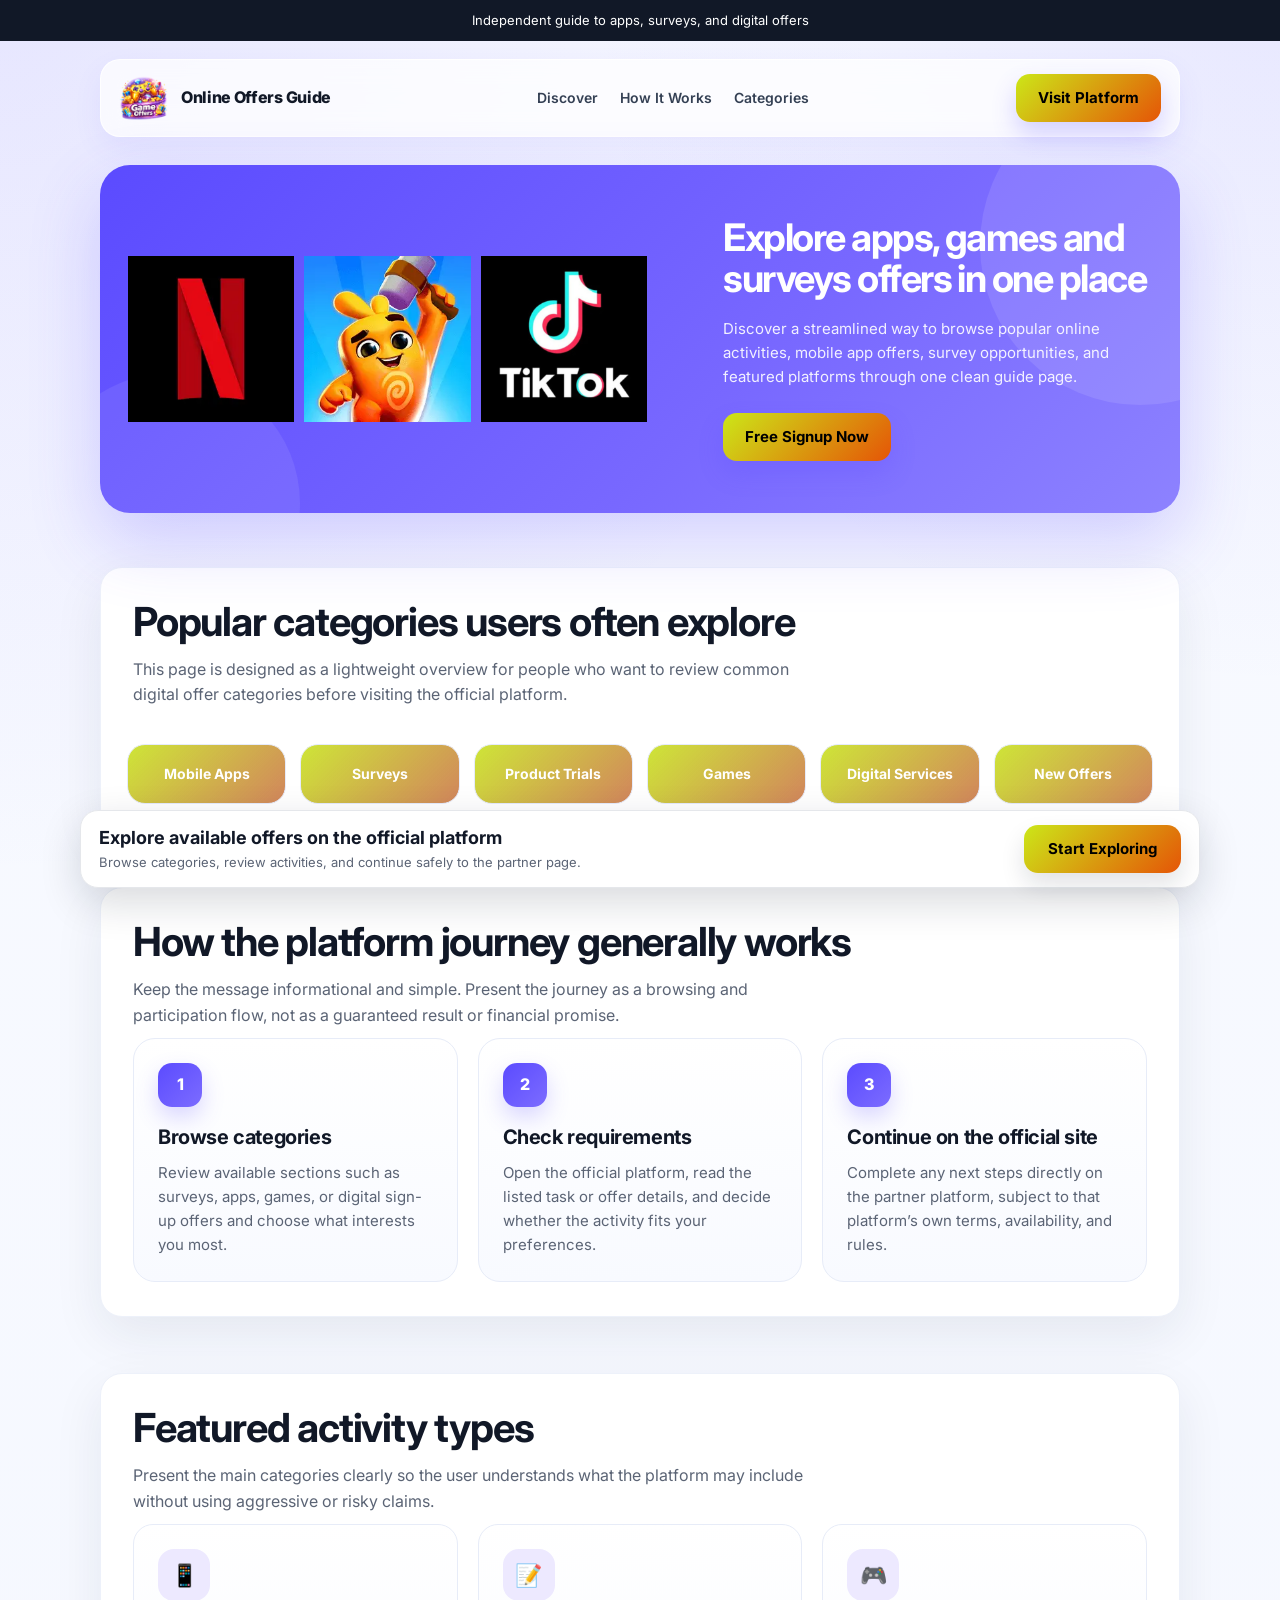
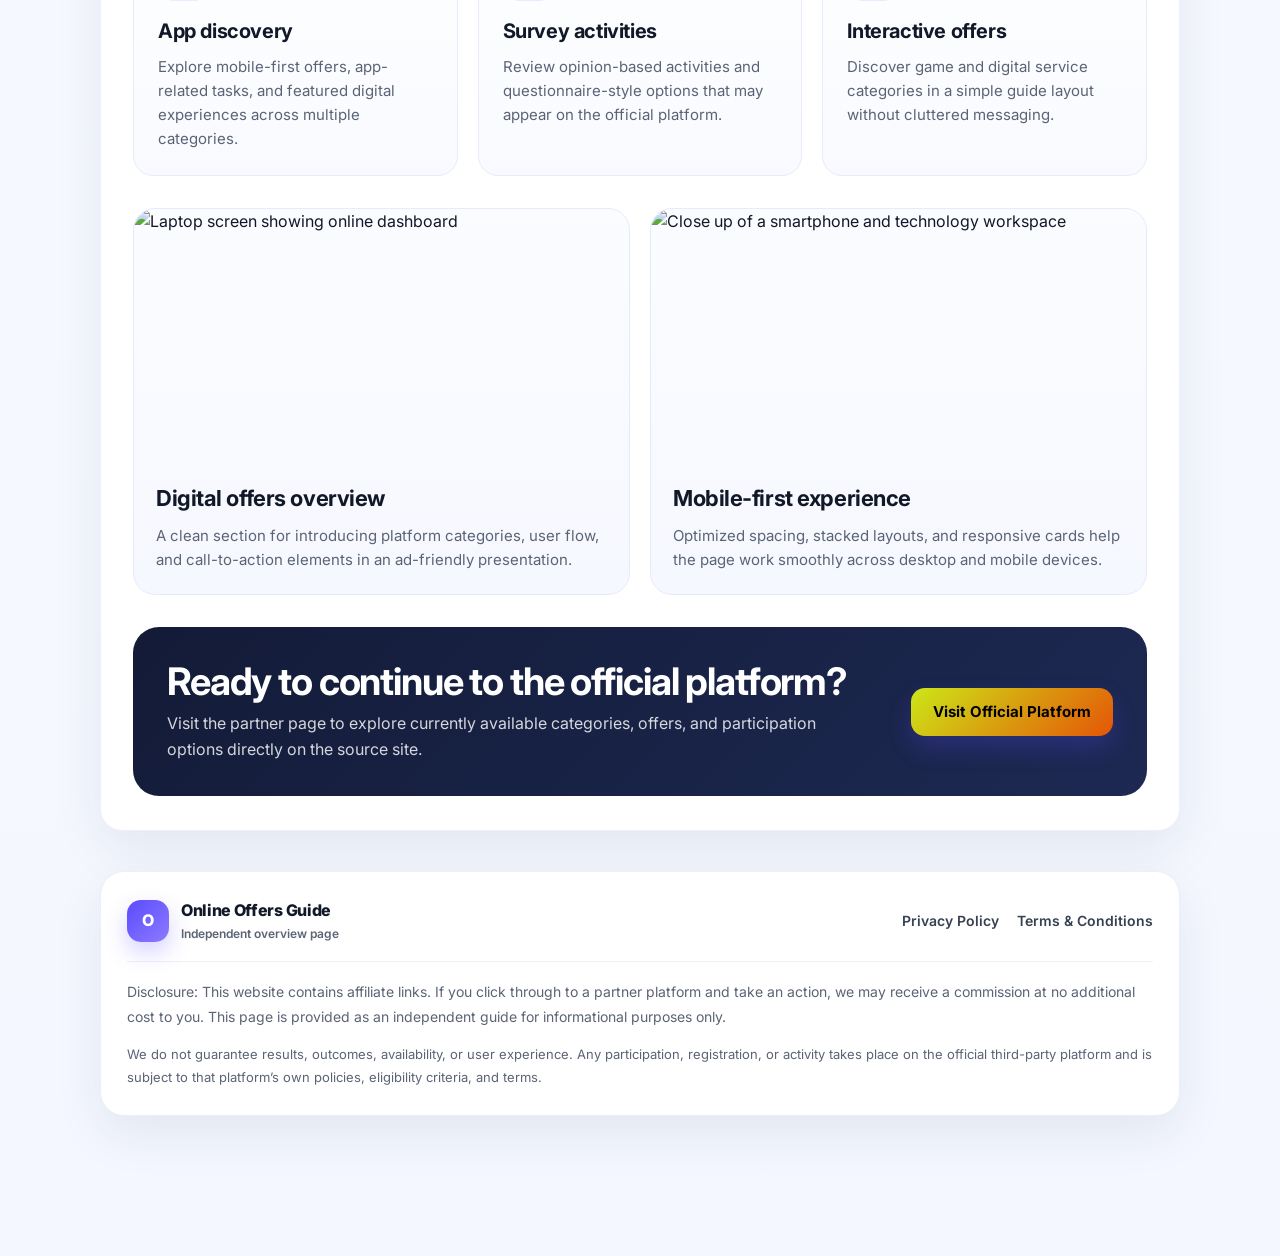
==== index.html @ 2c104bcf "Add files via upload" ====
<!DOCTYPE html>
<html lang="en">
<head>
  <meta charset="UTF-8" />
  <meta name="viewport" content="width=device-width, initial-scale=1.0" />
  <title>Online Offers & App Discovery Guide</title>
  <meta
    name="description"
    content="Explore apps, surveys, and digital offers in one simple guide. Discover popular categories, learn how it works, and access featured platforms."
  />

  <link rel="preconnect" href="https://fonts.googleapis.com">
  <link rel="preconnect" href="https://fonts.gstatic.com" crossorigin>
  <link href="https://fonts.googleapis.com/css2?family=Inter:wght@400;500;600;700;800&display=swap" rel="stylesheet">
<script type="text/javascript" src="https://inpmz.ttrk.io/track.js?rtkcmpid=69aacfcad725cebbfafe0f8b"></script>
  <style>
    :root{
      --bg:#f4f7ff;
      --bg-soft:#eef2ff;
      --card:#ffffff;
      --text:#111827;
      --muted:#5b6475;
      --line:#dfe5f2;
      --primary:#5b4bff;
      --primary-dark:#4738ea;
      --primary-soft:#ede9ff;
      --accent:#7c6cff;
      --shadow:0 18px 50px rgba(30,41,59,.08);
      --radius:22px;
      --radius-sm:16px;
      --container:1120px;
    }

    *{
      box-sizing:border-box;
    }

    html{
      scroll-behavior:smooth;
    }

    body{
      margin:0;
      font-family:'Inter', Arial, sans-serif;
      background:
        radial-gradient(circle at top left, rgba(124,108,255,.14), transparent 28%),
        radial-gradient(circle at top right, rgba(91,75,255,.10), transparent 22%),
        linear-gradient(180deg,#f8faff 0%,#f4f7ff 100%);
      color:var(--text);
      line-height:1.6;
      padding-bottom:100px;
    }

    img{
      max-width:100%;
      display:block;
    }

    a{
      text-decoration:none;
    }

    .container{
      max-width:var(--container);
      margin:0 auto;
      padding:0 20px;
    }

    .topbar{
      background:#111827;
      color:#fff;
      font-size:13px;
    }

    .topbar-inner{
      display:flex;
      justify-content:center;
      align-items:center;
      gap:10px;
      text-align:center;
      padding:10px 0;
    }

    .site-header{
      padding:18px 0 0;
    }

    .nav{
      display:flex;
      align-items:center;
      justify-content:space-between;
      gap:20px;
      padding:14px 18px;
      background:rgba(255,255,255,.72);
      backdrop-filter:blur(14px);
      border:1px solid rgba(255,255,255,.8);
      border-radius:20px;
      box-shadow:0 12px 30px rgba(91,75,255,.07);
    }

    .brand{
      display:flex;
      align-items:center;
      gap:12px;
      font-weight:800;
      color:var(--text);
      letter-spacing:-0.02em;
    }

    .brand-mark{
      width:42px;
      height:42px;
      border-radius:14px;
      display:grid;
      place-items:center;
      color:#fff;
      background:linear-gradient(135deg,var(--primary),#8c7bff);
      font-weight:800;
      box-shadow:0 10px 22px rgba(91,75,255,.25);
      flex:0 0 auto;
    }

    .brand small{
      display:block;
      font-size:12px;
      color:var(--muted);
      font-weight:600;
      letter-spacing:0;
    }

    .nav-links{
      display:flex;
      align-items:center;
      gap:22px;
      flex-wrap:wrap;
    }

    .nav-links a{
      color:#344054;
      font-size:14px;
      font-weight:600;
    }

    .nav-cta,
    .btn{
      display:inline-flex;
      align-items:center;
      justify-content:center;
      gap:10px;
      min-height:48px;
      padding:0 22px;
      border-radius:14px;
      border:none;
      cursor:pointer;
      font-weight:700;
      font-size:15px;
      transition:.25s ease;
    }

    .nav-cta,
    .btn-primary{
      background:linear-gradient(135deg, #cce718, #e55507);
      color:#000000;
      box-shadow:0 12px 24px rgba(91,75,255,.24);
    }

    .nav-cta:hover,
    .btn-primary:hover{
      transform:translateY(-2px);
      background:linear-gradient(135deg,var(--primary-dark),var(--primary));
      color:#fff;
    }

    .btn-secondary{
      background:#fff;
      color:var(--primary);
      border:1px solid #d8def0;
      box-shadow:0 10px 24px rgba(15,23,42,.05);
    }

    .hero{
      padding:28px 0 26px;
    }

    .hero-wrap{
      display:grid;
      grid-template-columns:1.1fr .9fr;
      gap:34px;
      align-items:center;
      background:linear-gradient(135deg,#5b4bff 0%, #7868ff 60%, #8d82ff 100%);
      border-radius:30px;
      overflow:hidden;
      position:relative;
      box-shadow:0 28px 70px rgba(91,75,255,.24);
    }

    .hero-wrap::before{
      content:"";
      position:absolute;
      right:-120px;
      top:-80px;
      width:320px;
      height:320px;
      border-radius:50%;
      background:rgba(255,255,255,.10);
    }

    .hero-wrap::after{
      content:"";
      position:absolute;
      left:-60px;
      bottom:-120px;
      width:260px;
      height:260px;
      border-radius:50%;
      background:rgba(255,255,255,.08);
    }

    .hero-copy{
      padding:52px 14px;
      color:#fff;
      position:relative;
      z-index:1;
    }

    .hero h1{
      margin:0;
      font-size:38px;
      line-height:1.08;
      letter-spacing:-0.04em;
      max-width:520px;
    }

    .hero p{
      margin:18px 0 0;
      font-size:15px;
      color:rgba(255,255,255,.9);
      max-width:520px;
    }

    .hero-actions{
      display:flex;
      gap:14px;
      flex-wrap:wrap;
      margin-top:24px;
    }

    .hero-actions .btn-secondary{
      background:rgba(255,255,255,.14);
      color:#fff;
      border:1px solid rgba(255,255,255,.22);
      box-shadow:none;
    }

    .hero-media{
      position:relative;
      z-index:1;
      padding:28px 28px 28px 28px;
          display: flex;
    column-gap: 10px;
    }

    .hero-offer-grid{
      display:grid;
      grid-template-columns:repeat(3, 1fr);
      gap:14px;
    }

    .hero-offer-card{
      position:relative;
      background:rgba(255,255,255,.14);
      border:1px solid rgba(255,255,255,.22);
      border-radius:20px;
      overflow:hidden;
      box-shadow:0 15px 40px rgba(27,28,70,.18);
      backdrop-filter:blur(10px);
    }

    .hero-offer-card img{
      width:100%;
      height:320px;
      object-fit:cover;
      object-position:center;
      display:block;
    }

    .offer-badge{
      position:absolute;
      top:10px;
      left:10px;
      z-index:2;
      font-size:11px;
      font-weight:700;
      color:#111827;
      background:#ffffff;
      padding:6px 10px;
      border-radius:999px;
      box-shadow:0 8px 20px rgba(0,0,0,.12);
    }

    .offer-caption{
      position:absolute;
      left:10px;
      right:10px;
      bottom:10px;
      z-index:2;
      background:rgba(255,255,255,.94);
      color:#111827;
      border-radius:14px;
      padding:10px 12px;
      box-shadow:0 10px 20px rgba(0,0,0,.1);
    }

    .offer-caption strong{
      display:block;
      font-size:13px;
      line-height:1.25;
      margin-bottom:2px;
    }

    .offer-caption span{
      display:block;
      font-size:11px;
      color:#6b7280;
      line-height:1.3;
    }

    .section{
      padding:28px 0;
    }

    .section-card{
      background:var(--card);
      border:1px solid #edf1fa;
      border-radius:var(--radius);
      box-shadow:var(--shadow);
      overflow:hidden;
    }

    .logo-strip{
      display:grid;
      grid-template-columns:repeat(6,1fr);
      gap:14px;
      padding:26px;
    }

    .logo-item{
      background:linear-gradient(135deg, #cee537, #c66734cc);
      border:1px solid #e6ebfb;
      border-radius:18px;
      text-align:center;
      padding:18px 12px;
      font-size:14px;
      font-weight:700;
      color:#fff;
    }

    .section-head{
      padding:32px 32px 10px;
    }

    .section-head h2{
      margin:0;
      font-size:clamp(26px,3.4vw,40px);
      line-height:1.12;
      letter-spacing:-0.03em;
    }

    .section-head p{
      margin:12px 0 0;
      max-width:700px;
      color:var(--muted);
      font-size:16px;
    }

    .features{
      display:grid;
      grid-template-columns:repeat(3,1fr);
      gap:20px;
      padding:0 32px 32px;
    }

    .feature{
      background:linear-gradient(180deg,#ffffff 0%,#f8faff 100%);
      border:1px solid #e7ecf8;
      border-radius:20px;
      padding:24px;
    }

    .feature-icon{
      width:52px;
      height:52px;
      display:grid;
      place-items:center;
      border-radius:16px;
      background:var(--primary-soft);
      font-size:22px;
      margin-bottom:14px;
    }

    .feature h3{
      margin:0 0 8px;
      font-size:20px;
      letter-spacing:-0.02em;
    }

    .feature p{
      margin:0;
      color:var(--muted);
      font-size:15px;
    }

    .steps{
      padding:0 32px 34px;
    }

    .steps-grid{
      display:grid;
      grid-template-columns:repeat(3,1fr);
      gap:20px;
    }

    .step{
      background:linear-gradient(180deg,#ffffff 0%,#f8faff 100%);
      border:1px solid #e7ecf8;
      border-radius:22px;
      padding:24px;
      position:relative;
      overflow:hidden;
    }

    .step-no{
      width:44px;
      height:44px;
      border-radius:14px;
      display:grid;
      place-items:center;
      background:linear-gradient(135deg,var(--primary),var(--accent));
      color:#fff;
      font-weight:800;
      margin-bottom:14px;
      box-shadow:0 10px 22px rgba(91,75,255,.22);
    }

    .step h3{
      margin:0 0 8px;
      font-size:20px;
      letter-spacing:-0.02em;
    }

    .step p{
      margin:0;
      color:var(--muted);
      font-size:15px;
    }

    .showcase{
      padding:0 32px 32px;
    }

    .showcase-grid{
      display:grid;
      grid-template-columns:1fr 1fr;
      gap:20px;
    }

    .showcase-card{
      background:linear-gradient(180deg,#fbfcff 0%,#f6f8ff 100%);
      border:1px solid #e6ebfb;
      border-radius:22px;
      overflow:hidden;
    }

    .showcase-card img{
      width:100%;
      height:250px;
      object-fit:cover;
    }

    .showcase-body{
      padding:22px;
    }

    .showcase-body h3{
      margin:0 0 8px;
      font-size:22px;
      letter-spacing:-0.02em;
    }

    .showcase-body p{
      margin:0;
      color:var(--muted);
      font-size:15px;
    }

    .cta-section{
      padding:0 32px 34px;
    }

    .cta-box{
      background:linear-gradient(135deg,#131b37 0%, #1d2953 100%);
      color:#fff;
      border-radius:26px;
      padding:34px;
      display:flex;
      align-items:center;
      justify-content:space-between;
      gap:20px;
      flex-wrap:wrap;
    }

    .cta-box h2{
      margin:0 0 8px;
      font-size:clamp(26px,3.4vw,38px);
      letter-spacing:-0.03em;
      line-height:1.1;
    }

    .cta-box p{
      margin:0;
      color:rgba(255,255,255,.82);
      max-width:700px;
    }

    .cta-box .btn{
      flex:0 0 auto;
    }

    .footer{
      padding:12px 0 40px;
    }

    .footer-card{
      background:#fff;
      border:1px solid #ebeff8;
      border-radius:24px;
      box-shadow:var(--shadow);
      padding:26px;
    }

    .footer-top{
      display:flex;
      align-items:center;
      justify-content:space-between;
      gap:20px;
      flex-wrap:wrap;
      padding-bottom:18px;
      border-bottom:1px solid #edf1f9;
      margin-bottom:18px;
    }

    .footer-nav{
      display:flex;
      gap:18px;
      flex-wrap:wrap;
    }

    .footer-nav a{
      color:#374151;
      font-size:14px;
      font-weight:600;
    }

    .footer p{
      margin:0;
      color:var(--muted);
      font-size:14px;
      line-height:1.75;
    }

    .note{
      margin-top:14px !important;
      font-size:13px !important;
    }

    .sticky-bar{
      position:fixed;
      left:0;
      right:0;
      bottom:0;
      z-index:999;
      padding:12px 16px;
    }

    .sticky-bar-inner{
      max-width:1120px;
      margin:0 auto;
      background:#ffffff;
      border:1px solid #e5e7eb;
      border-radius:18px;
      box-shadow:0 14px 40px rgba(15,23,42,.16);
      padding:14px 18px;
      display:flex;
      align-items:center;
      justify-content:space-between;
      gap:16px;
    }

    .sticky-bar-text h3{
      margin:0;
      font-size:18px;
      line-height:1.2;
      color:#111827;
    }

    .sticky-bar-text p{
      margin:4px 0 0;
      font-size:13px;
      color:var(--muted);
      line-height:1.4;
    }

    .sticky-btn{
      white-space:nowrap;
      min-height:48px;
      padding:0 24px;
      border-radius:14px;
      font-size:15px;
      font-weight:700;
      background:linear-gradient(135deg, #cce718, #e55507);
      color:#000;
      box-shadow:0 12px 24px rgba(15,23,42,.12);
    }

    .sticky-btn:hover{
      transform:translateY(-2px);
      background:linear-gradient(135deg,var(--primary-dark),var(--primary));
      color:#fff;
    }

    @media (max-width: 1080px){
      .hero-wrap{
        grid-template-columns:1fr;
      }

      .hero-media{
        padding:0 24px 24px;
      }

      .hero-copy{
        padding:40px 28px 22px;
      }

      .hero-offer-grid{
        grid-template-columns:repeat(3,1fr);
      }

      .hero-offer-card img{
        height:260px;
      }

      .features,
      .steps-grid{
        grid-template-columns:1fr 1fr;
      }

      .logo-strip{
        grid-template-columns:repeat(3,1fr);
      }
    }

    @media (max-width: 720px){
      body{
        padding-bottom:120px;
      }

      .container{
        padding:0 16px;
      }

      .topbar-inner{
        font-size:11px;
        padding:8px 0;
      }

      .nav{
        padding:12px 14px;
      }

      .nav-links{
        display:none;
      }

      .nav-cta{
        min-height:40px;
        padding:0 14px;
        font-size:13px;
      }

      .hero{
        padding-top:16px;
      }

      .hero-wrap{
        border-radius:24px;
        gap:18px;
      }

      .hero-copy{
        padding:10px 16px 16px;
      }

      .hero h1{
        font-size:24px;
        line-height:1.05;
        max-width:100%;
      }

      .hero p{
        font-size:13px;
        line-height:1.45;
        margin-top:12px;
      }

      .hero-actions{
        gap:8px;
        margin-top:16px;
      }

      .btn,
      .btn-primary,
      .btn-secondary{
        width:100%;
        min-height:42px;
        font-size:14px;
      }

      .hero-media{
        padding:18px 16px 16px;
      }

      .hero-offer-grid{
        grid-template-columns:1fr;
        gap:10px;
      }

      .hero-offer-card{
        display:grid;
        grid-template-columns:92px 1fr;
        align-items:stretch;
        min-height:92px;
      }

      .hero-offer-card img{
        height:100%;
        min-height:92px;
        border-radius:0;
      }

      .offer-badge{
        top:8px;
        left:8px;
        font-size:10px;
        padding:5px 8px;
      }

      .offer-caption{
        position:static;
        background:#fff;
        box-shadow:none;
        border-radius:0;
        padding:12px 12px 10px;
        display:flex;
        flex-direction:column;
        justify-content:center;
      }

      .offer-caption strong{
        font-size:12px;
        margin-bottom:3px;
      }

      .offer-caption span{
        font-size:10px;
      }

      .section{
        padding:16px 0;
      }

      .section-head,
      .steps,
      .showcase,
      .cta-section{
        padding-left:16px;
        padding-right:16px;
      }

      .section-head{
        padding-top:22px;
        padding-bottom:8px;
      }

      .section-head h2{
        font-size:22px;
        line-height:1.1;
      }

      .section-head p{
        font-size:13px;
        margin-top:8px;
      }

      .logo-strip{
        grid-template-columns:repeat(2,1fr);
        gap:10px;
        padding:16px;
      }

      .logo-item{
        padding:12px 10px;
        font-size:12px;
        border-radius:14px;
      }

      .features{
        padding:0 16px 16px;
      }

      .features,
      .steps-grid,
      .showcase-grid{
        grid-template-columns:1fr;
        gap:12px;
      }

      .feature,
      .step,
      .showcase-card{
        border-radius:16px;
      }

      .feature{
        padding:16px;
      }

      .feature-icon{
        width:42px;
        height:42px;
        font-size:18px;
        margin-bottom:10px;
      }

      .feature h3{
        font-size:16px;
        margin-bottom:5px;
      }

      .feature p{
        font-size:13px;
        line-height:1.45;
      }

      .step{
        padding:16px;
      }

      .step-no{
        width:38px;
        height:38px;
        font-size:14px;
        margin-bottom:10px;
      }

      .step h3{
        font-size:16px;
        margin-bottom:5px;
      }

      .step p{
        font-size:13px;
        line-height:1.45;
      }

      .showcase-card img{
        height:180px;
      }

      .showcase-body{
        padding:16px;
      }

      .showcase-body h3{
        font-size:17px;
        margin-bottom:5px;
      }

      .showcase-body p{
        font-size:13px;
        line-height:1.45;
      }

      .cta-box{
        padding:20px 16px;
        border-radius:18px;
      }

      .cta-box h2{
        font-size:22px;
      }

      .cta-box p{
        font-size:13px;
      }

      .footer-card{
        padding:18px 16px;
        border-radius:18px;
      }

      .footer p{
        font-size:12px;
        line-height:1.6;
      }

      .sticky-bar{
        padding:10px 12px;
      }

      .sticky-bar-inner{
        flex-direction:column;
        align-items:stretch;
        padding:12px;
        gap:10px;
      }

      .sticky-bar-text h3{
        font-size:15px;
      }

      .sticky-bar-text p{
        font-size:11px;
      }

      .sticky-btn{
        width:100%;
        justify-content:center;
        min-height:42px;
        font-size:14px;
      }
      .sticky-bar-text h3{
        display: none;
      }
      .sticky-bar-text p{
        display: none;
      }
      .title-logo{
        font-size: 12px;
      }
      .logo{
        width: 50px;
      }
    }
    .logo{
        width: 50px;
    }
  </style>
</head>
<body>

  <div class="topbar">
    <div class="container">
      <div class="topbar-inner">
        Independent guide to apps, surveys, and digital offers
      </div>
    </div>
  </div>

  <header class="site-header">
    <div class="container">
      <div class="nav">
        <a href="#" class="brand">
          <img src="./logo.png" alt="" class="logo">
          <span class="title-logo">
            Online Offers Guide
          </span>
        </a>

        <nav class="nav-links">
          <a href="#discover">Discover</a>
          <a href="#how-it-works">How It Works</a>
          <a href="#categories">Categories</a>
        </nav>

        <a class="nav-cta" href="https://inpmz.ttrk.io/click" target="_blank" rel="nofollow sponsored noopener">
          Visit Platform
        </a>
      </div>
    </div>
  </header>

  <section class="hero">
    <div class="container">
         

      <div class="hero-wrap">

        <div class="hero-media">
          <div class="">
              <img src="./netflix.webp" alt="Offer image 1" style="width: 100%;">
            </div>

            <div class="">
              <img src="./dice-dreams.webp" alt="Offer image 2" style="width: 100%;">
            </div>

            <div class="">
              <img src="./tiktok.webp" alt="Offer image 3" style="width: 100%;">
            </div>
          </div>

        <div class="hero-copy">

          <h1>
            Explore apps, games and
            surveys
            offers in one
            place
          </h1>

          <p>
            Discover a streamlined way to browse popular online activities,
            mobile app offers, survey opportunities, and featured platforms
            through one clean guide page.
          </p>

          <div class="hero-actions">
            <a class="btn btn-primary" href="https://inpmz.ttrk.io/click" target="_blank" rel="nofollow sponsored noopener">
              Free Signup Now
            </a>
          </div>

        </div>

        </div>
      </div>
    </div>
  </section>

  <main>

    <section class="section" id="discover">
      <div class="container">
        <div class="section-card">
          <div class="section-head">
            <h2>Popular categories users often explore</h2>
            <p>
              This page is designed as a lightweight overview for people who want
              to review common digital offer categories before visiting the
              official platform.
            </p>
          </div>

          <div class="logo-strip">
            <div class="logo-item">Mobile Apps</div>
            <div class="logo-item">Surveys</div>
            <div class="logo-item">Product Trials</div>
            <div class="logo-item">Games</div>
            <div class="logo-item">Digital Services</div>
            <div class="logo-item">New Offers</div>
          </div>
        </div>
      </div>
    </section>

    <section class="section" id="how-it-works">
      <div class="container">
        <div class="section-card">
          <div class="section-head">
            <h2>How the platform journey generally works</h2>
            <p>
              Keep the message informational and simple. Present the journey as a
              browsing and participation flow, not as a guaranteed result or
              financial promise.
            </p>
          </div>

          <div class="steps">
            <div class="steps-grid">
              <div class="step">
                <div class="step-no">1</div>
                <h3>Browse categories</h3>
                <p>
                  Review available sections such as surveys, apps, games, or
                  digital sign-up offers and choose what interests you most.
                </p>
              </div>

              <div class="step">
                <div class="step-no">2</div>
                <h3>Check requirements</h3>
                <p>
                  Open the official platform, read the listed task or offer
                  details, and decide whether the activity fits your preferences.
                </p>
              </div>

              <div class="step">
                <div class="step-no">3</div>
                <h3>Continue on the official site</h3>
                <p>
                  Complete any next steps directly on the partner platform,
                  subject to that platform’s own terms, availability, and rules.
                </p>
              </div>
            </div>
          </div>
        </div>
      </div>
    </section>

    <section class="section" id="categories">
      <div class="container">
        <div class="section-card">
          <div class="section-head">
            <h2>Featured activity types</h2>
            <p>
              Present the main categories clearly so the user understands what the
              platform may include without using aggressive or risky claims.
            </p>
          </div>

          <div class="features">
            <div class="feature">
              <div class="feature-icon">📱</div>
              <h3>App discovery</h3>
              <p>
                Explore mobile-first offers, app-related tasks, and featured
                digital experiences across multiple categories.
              </p>
            </div>

            <div class="feature">
              <div class="feature-icon">📝</div>
              <h3>Survey activities</h3>
              <p>
                Review opinion-based activities and questionnaire-style options
                that may appear on the official platform.
              </p>
            </div>

            <div class="feature">
              <div class="feature-icon">🎮</div>
              <h3>Interactive offers</h3>
              <p>
                Discover game and digital service categories in a simple guide
                layout without cluttered messaging.
              </p>
            </div>
          </div>

          <div class="showcase">
            <div class="showcase-grid">
              <div class="showcase-card">
                <img
                  src="https://images.unsplash.com/photo-1498050108023-c5249f4df085?auto=format&fit=crop&w=1200&q=80"
                  alt="Laptop screen showing online dashboard"
                />
                <div class="showcase-body">
                  <h3>Digital offers overview</h3>
                  <p>
                    A clean section for introducing platform categories, user flow,
                    and call-to-action elements in an ad-friendly presentation.
                  </p>
                </div>
              </div>

              <div class="showcase-card">
                <img
                  src="https://images.unsplash.com/photo-1518770660439-4636190af475?auto=format&fit=crop&w=1200&q=80"
                  alt="Close up of a smartphone and technology workspace"
                />
                <div class="showcase-body">
                  <h3>Mobile-first experience</h3>
                  <p>
                    Optimized spacing, stacked layouts, and responsive cards help
                    the page work smoothly across desktop and mobile devices.
                  </p>
                </div>
              </div>
            </div>
          </div>

          <div class="cta-section">
            <div class="cta-box">
              <div>
                <h2>Ready to continue to the official platform?</h2>
                <p>
                  Visit the partner page to explore currently available categories,
                  offers, and participation options directly on the source site.
                </p>
              </div>

              <a class="btn btn-primary" href="https://inpmz.ttrk.io/click" target="_blank" rel="nofollow sponsored noopener">
                Visit Official Platform
              </a>
            </div>
          </div>
        </div>
      </div>
    </section>
  </main>

  <footer class="footer">
    <div class="container">
      <div class="footer-card">
        <div class="footer-top">
          <a href="#" class="brand">
            <span class="brand-mark">O</span>
            <span>
              Online Offers Guide
              <small>Independent overview page</small>
            </span>
          </a>

          <nav class="footer-nav">
            <a href="privacy.html">Privacy Policy</a>
            <a href="terms.html">Terms & Conditions</a>
          </nav>
        </div>

        <p>
          Disclosure: This website contains affiliate links. If you click through
          to a partner platform and take an action, we may receive a commission at
          no additional cost to you. This page is provided as an independent guide
          for informational purposes only.
        </p>

        <p class="note">
          We do not guarantee results, outcomes, availability, or user experience.
          Any participation, registration, or activity takes place on the official
          third-party platform and is subject to that platform’s own policies,
          eligibility criteria, and terms.
        </p>
      </div>
    </div>
  </footer>

  <div class="sticky-bar">
    <div class="sticky-bar-inner">
      <div class="sticky-bar-text">
        <h3>Explore available offers on the official platform</h3>
        <p>Browse categories, review activities, and continue safely to the partner page.</p>
      </div>
      <a class="btn sticky-btn" href="https://inpmz.ttrk.io/click" target="_blank" rel="nofollow sponsored noopener">
        Start Exploring
      </a>
    </div>
  </div>

</body>
</html>
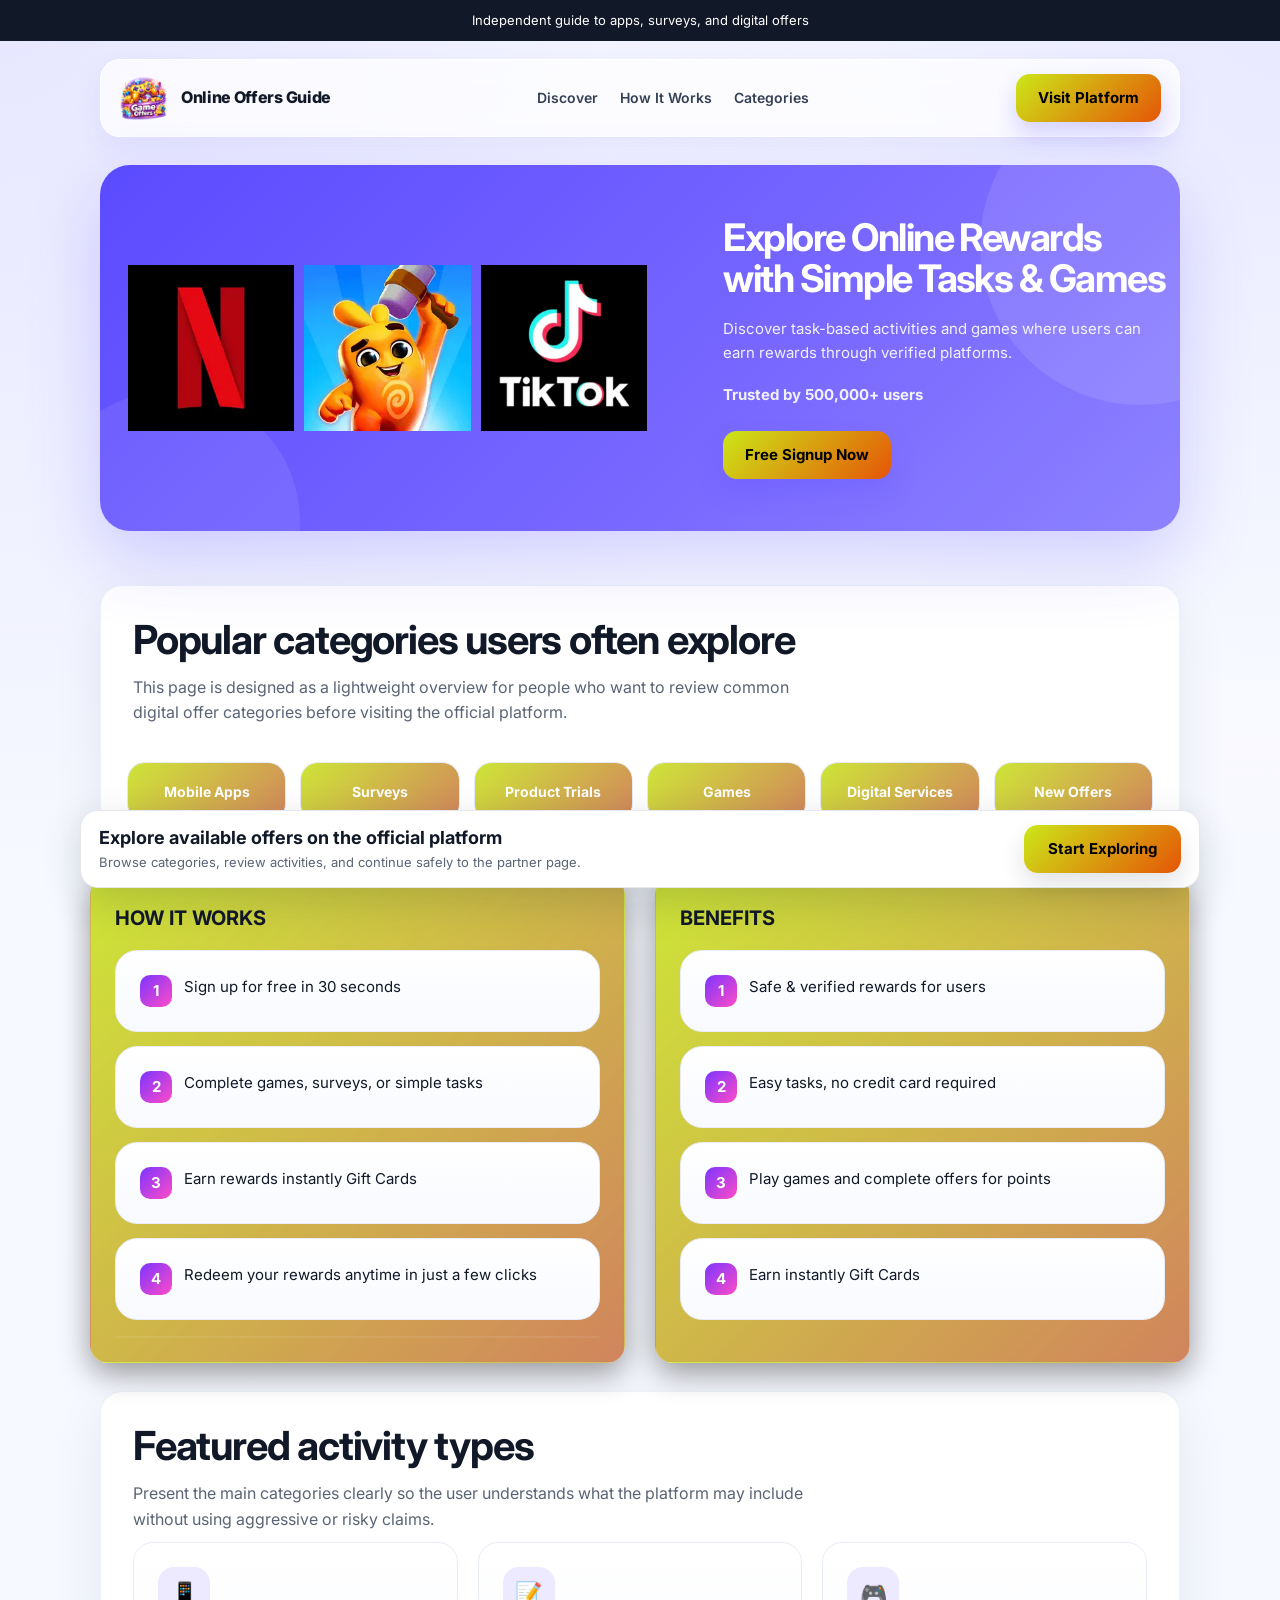
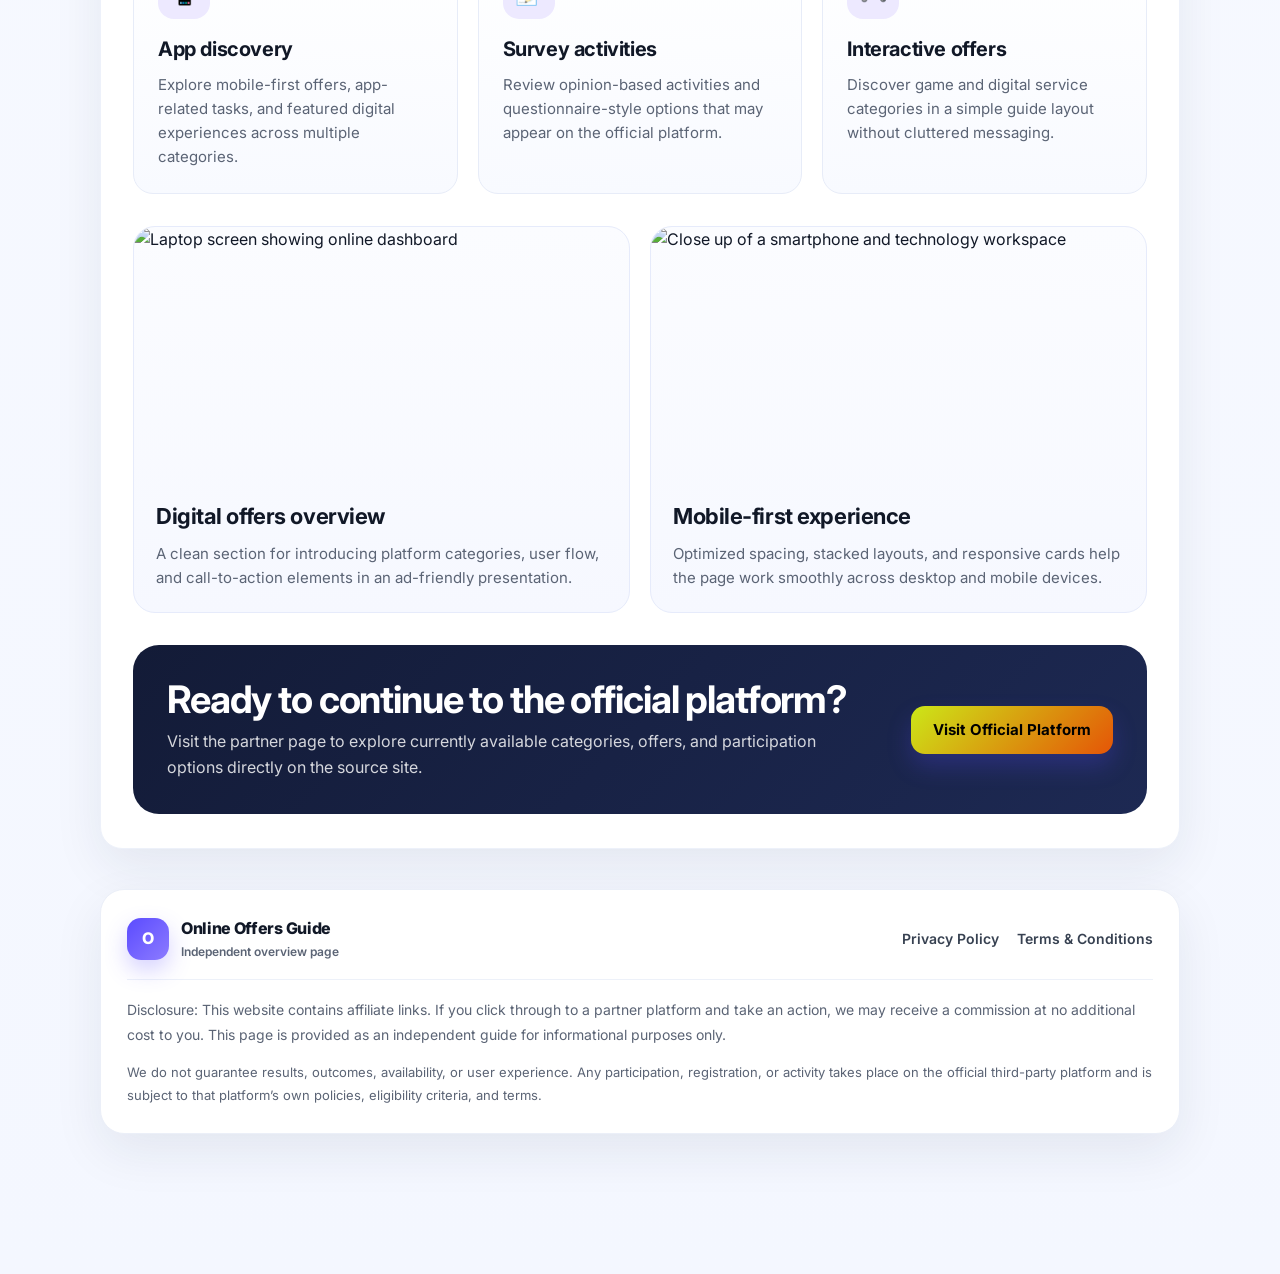
==== commit 650eb37d: "Update index.html" ====
--- a/index.html
+++ b/index.html
@@ -954,6 +954,84 @@
     .logo{
         width: 50px;
     }
+
+    /* SECTION (RENAMED) */
+.work-benefits-section{
+  max-width:1100px;
+  margin:auto;
+  display:grid;
+  grid-template-columns:1fr 1fr;
+  gap:30px;
+}
+
+@media(max-width:800px){
+  .work-benefits-section{
+    grid-template-columns:1fr;
+  }
+}
+
+/* CARD */
+.card{
+  background:linear-gradient(135deg, #cee537, #c66734cc);
+  border:1px solid rgba(255,255,255,.08);
+  border-radius:18px;
+  padding:24px;
+  box-shadow:0 10px 30px rgba(0,0,0,.4);
+}
+
+/* TITLE */
+.title{
+  font-size:20px;
+  font-weight:700;
+  margin-bottom:16px;
+}
+
+/* STEPS */
+.step{
+  display:flex;
+  gap:12px;
+  margin-bottom:14px;
+  font-size:15px;
+}
+
+.step-number{
+  min-width:32px;
+  height:32px;
+  border-radius:10px;
+  background:linear-gradient(135deg,#7b35ff,#ff4bc7);
+  display:flex;
+  align-items:center;
+  justify-content:center;
+  font-weight:700;
+  color:#fff;
+}
+
+/* BENEFITS */
+.benefit{
+  display:flex;
+  align-items:flex-start;
+  gap:10px;
+  margin-bottom:12px;
+  font-size:15px;
+}
+
+.check{
+  color:#2ee59d;
+  font-weight:700;
+}
+
+/* IMAGE */
+.mockup{
+  margin-top:16px;
+  border-radius:14px;
+  overflow:hidden;
+  border:1px solid rgba(255,255,255,.08);
+}
+
+.mockup img{
+  width:100%;
+  display:block;
+}
   </style>
 </head>
 <body>
@@ -1012,17 +1090,14 @@
         <div class="hero-copy">
 
           <h1>
-            Explore apps, games and
-            surveys
-            offers in one
-            place
+           Explore Online Rewards with Simple Tasks & Games
           </h1>
 
           <p>
-            Discover a streamlined way to browse popular online activities,
-            mobile app offers, survey opportunities, and featured platforms
-            through one clean guide page.
+            Discover task-based activities and games where users can earn rewards through verified platforms.
           </p>
+
+          <p><strong>Trusted by 500,000+ users</strong></p>
 
           <div class="hero-actions">
             <a class="btn btn-primary" href="https://inpmz.ttrk.io/click" target="_blank" rel="nofollow sponsored noopener">
@@ -1063,51 +1138,64 @@
       </div>
     </section>
 
-    <section class="section" id="how-it-works">
-      <div class="container">
-        <div class="section-card">
-          <div class="section-head">
-            <h2>How the platform journey generally works</h2>
-            <p>
-              Keep the message informational and simple. Present the journey as a
-              browsing and participation flow, not as a guaranteed result or
-              financial promise.
-            </p>
-          </div>
-
-          <div class="steps">
-            <div class="steps-grid">
-              <div class="step">
-                <div class="step-no">1</div>
-                <h3>Browse categories</h3>
-                <p>
-                  Review available sections such as surveys, apps, games, or
-                  digital sign-up offers and choose what interests you most.
-                </p>
-              </div>
-
-              <div class="step">
-                <div class="step-no">2</div>
-                <h3>Check requirements</h3>
-                <p>
-                  Open the official platform, read the listed task or offer
-                  details, and decide whether the activity fits your preferences.
-                </p>
-              </div>
-
-              <div class="step">
-                <div class="step-no">3</div>
-                <h3>Continue on the official site</h3>
-                <p>
-                  Complete any next steps directly on the partner platform,
-                  subject to that platform’s own terms, availability, and rules.
-                </p>
-              </div>
-            </div>
-          </div>
-        </div>
-      </div>
-    </section>
+   <div class="work-benefits-section">
+
+  <!-- LEFT -->
+  <div class="card">
+    <div class="title">HOW IT WORKS</div>
+
+    <div class="step">
+      <div class="step-number">1</div>
+      <div>Sign up for free in 30 seconds</div>
+    </div>
+
+    <div class="step">
+      <div class="step-number">2</div>
+      <div>Complete games, surveys, or simple tasks</div>
+    </div>
+
+    <div class="step">
+      <div class="step-number">3</div>
+      <div>Earn rewards instantly Gift Cards</div>
+    </div>
+
+    <div class="step">
+      <div class="step-number">4</div>
+      <div>Redeem your rewards anytime in just a few clicks</div>
+    </div>
+
+    <div class="mockup">
+      <img src="https://via.placeholder.com/600x350" alt="">
+    </div>
+  </div>
+
+  <!-- RIGHT -->
+  <div class="card">
+    <div class="title">BENEFITS</div>
+
+    <div class="step">
+      <div class="step-number">1</div>
+      <div>Safe & verified rewards for users</div>
+    </div>
+
+     <div class="step">
+      <div class="step-number">2</div>
+      <div>Easy tasks, no credit card required</div>
+    </div>
+
+     <div class="step">
+      <div class="step-number">3</div>
+      <div>Play games and complete offers for points</div>
+    </div>
+
+     <div class="step">
+      <div class="step-number">4</div>
+      <div>Earn instantly Gift Cards</div>
+    </div>
+
+  </div>
+
+</div>
 
     <section class="section" id="categories">
       <div class="container">
